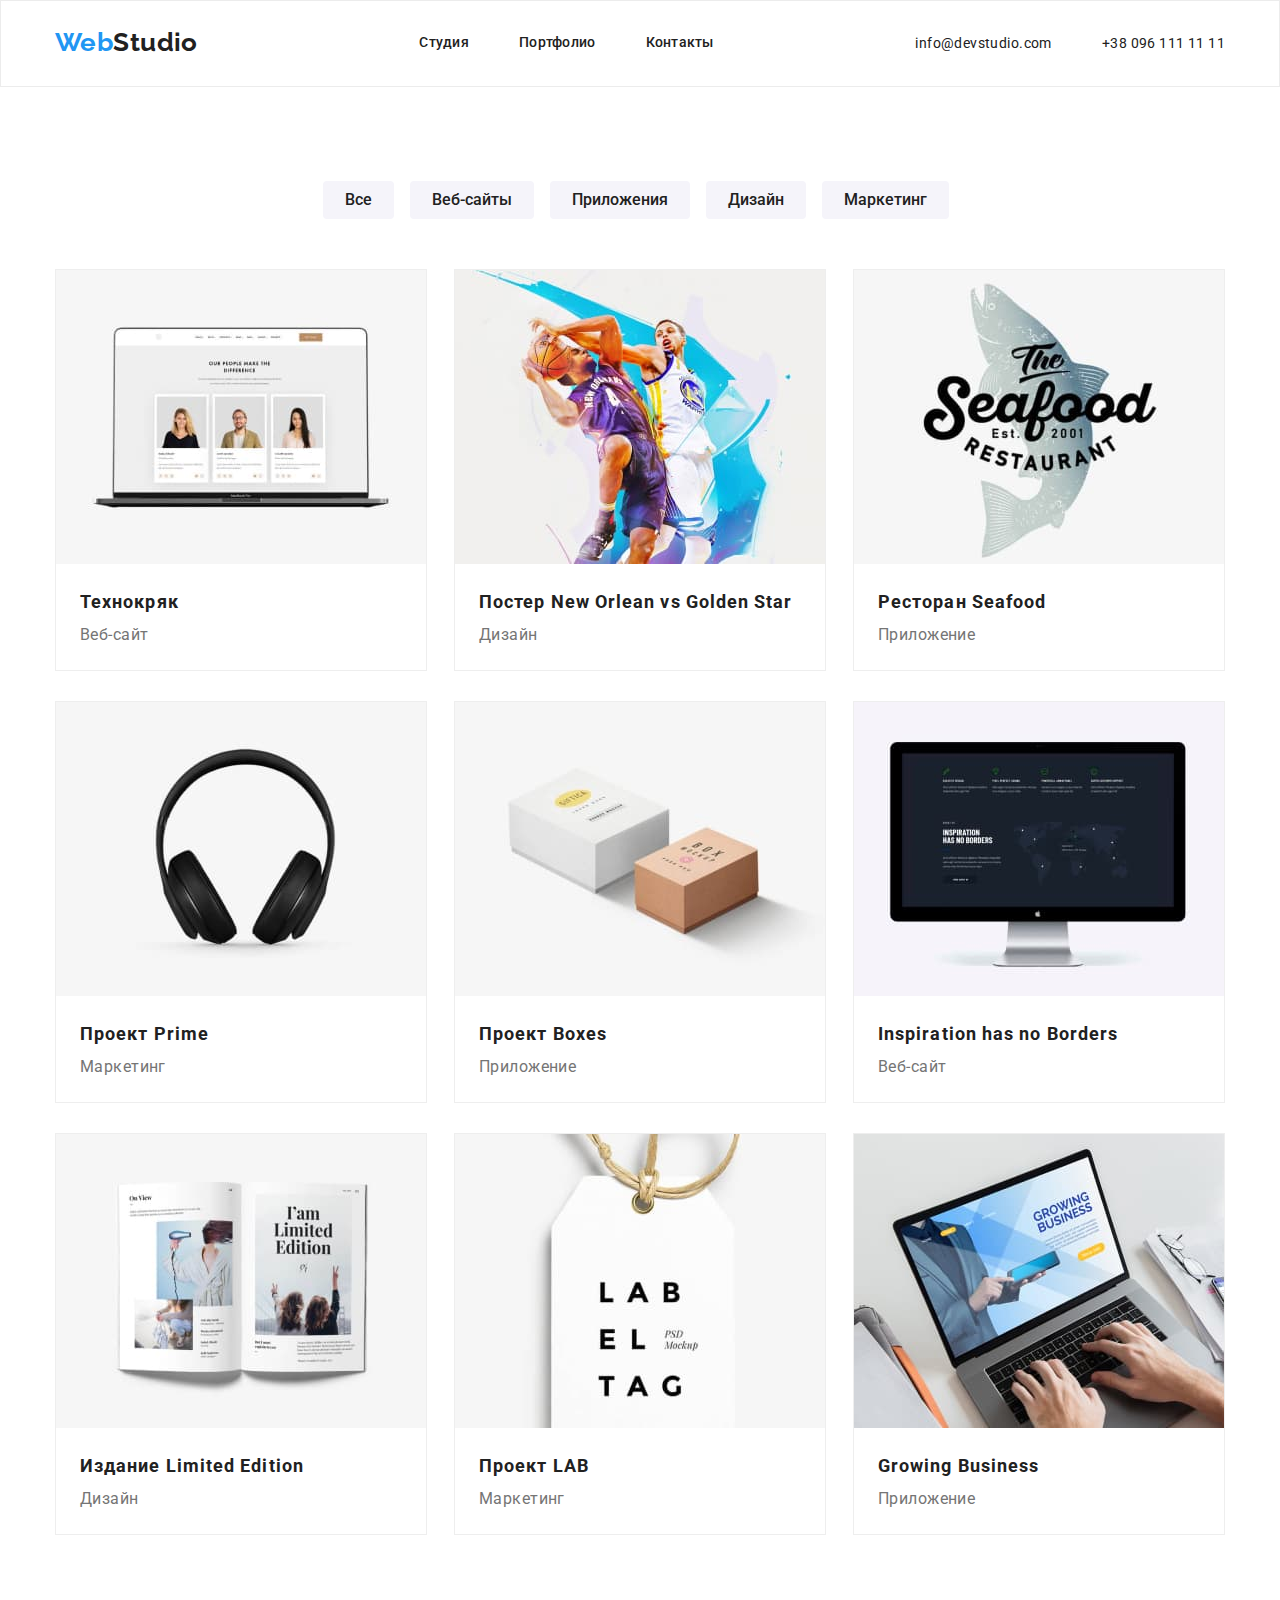
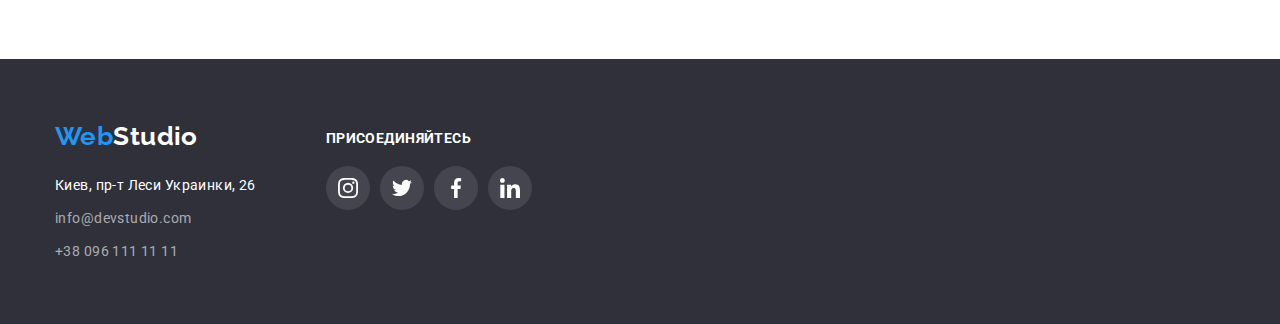
==== portfolio.html @ 0dcf9e66 "2022-01-31_1" ====
<!DOCTYPE html>
<html lang="ru">

<head>
    <meta charset="UTF-8">
    <meta http-equiv="X-UA-Compatible" content="IE=edge">
    <meta name="viewport" content="width=device-width, initial-scale=1.0">
    <link rel="stylesheet" href="https://cdnjs.cloudflare.com/ajax/libs/modern-normalize/1.0.0/modern-normalize.min.css" />
    <link rel="stylesheet" href="./css/styles.css" />
    <link href="https://fonts.googleapis.com/css2?family=Raleway:wght@700&family=Roboto:wght@400;500;700;900&display=swap"
        rel="stylesheet">
    <title>Document</title>
</head>

<body>
    <header class="page-header header-border">
        <div class="container">
            <nav class="flex cont-3">
                <a href="./index.html" class="logo"><span>Web</span><span class="logo-2">Studio</span></a>
                <ul class="site-nav-list">
                    <li><a href="./index.html" class="link">Студия</a></li>
                    <li><a href="./portfolio.html" class="link">Портфолио</a></li>
                    <li><a href="./contacts.html" class="link">Контакты</a></li>
                </ul>
                <ul class="site-contacts flex">
                    <li class="cont"><a href="mailto:info@devstudio.com" class="a-info link">info@devstudio.com</a></li>
                    <li class="cont"><a href="tel:+380961111111" class="a-info link">+38 096 111 11 11</a></li>
                </ul>
            </nav>
        </div>
    </header>

    <main>
        <!-- примеры работ -->
        <section class="section portfolio">
            <div class="container">
                <ul class="portfolio-list flex">
                    <li><button class="nav-button" type="button">Все</button></li>
                    <li><button class="nav-button" type="button">Веб-сайты</button></li>
                    <li><button class="nav-button" type="button">Приложения</button></li>
                    <li><button class="nav-button" type="button">Дизайн</button></li>
                    <li><button class="nav-button" type="button">Маркетинг</button></li>
                </ul>
                <ul class="example-list flex">
                    <li class="example">
                        <a href=""><img src="./images/example_1.jpg" alt="Технокряк" width="370">
                            <div>
                                <p class="title">Технокряк</p>
                                <p class="description">Веб-сайт</p>
                            </div>
                            
                        </a>
                    </li>
                    <li class="example">
                        <a href=""><img src="./images/example_2.jpg" alt="Постер New Orlean vs Golden Star" width="370">
                            <div>
                                <p class="title">Постер New Orlean vs Golden Star</p>
                                <p class="description">Дизайн</p>
                            </div>
                        </a>
                    </li>
                    <li class="example">
                        <a href=""><img src="./images/example_3.jpg" alt="Ресторан Seafood" width="370">
                            <div>
                                <p class="title">Ресторан Seafood</p>
                                <p class="description">Приложение</p>
                            </div>
                        </a>
                    </li>
                    <li class="example">
                        <a href=""><img src="./images/example_4.jpg" alt="Проект Prime" width="370">
                            <div>
                                <p class="title">Проект Prime</p>
                                <p class="description">Маркетинг</p>
                            </div>
                        </a>
                    </li>
                    <li class="example">
                        <a href=""><img src="./images/example_5.jpg" alt="Проект Boxes" width="370">
                            <div>
                                <p class="title">Проект Boxes</p>
                                <p class="description">Приложение</p>
                            </div>
                        </a>
                    </li>
                    <li class="example">
                        <a href=""><img src="./images/example_6.jpg" alt="Inspiration has no Borders" width="370">
                            <div>
                                <p class="title">Inspiration has no Borders</p>
                                <p class="description">Веб-сайт</p>
                            </div>
                        </a>
                    </li>
                    <li class="example">
                        <a href=""><img src="./images/example_7.jpg" alt="Издание Limited Edition" width="370">
                            <div>
                                <p class="title">Издание Limited Edition</p>
                                <p class="description">Дизайн</p>
                            </div>
                        </a>
                    </li>
                    <li class="example">
                        <a href=""><img src="./images/example_8.jpg" alt="Проект LAB" width="370">
                            <div>
                                <p class="title">Проект LAB</p>
                                <p class="description">Маркетинг</p>
                            </div>
                        </a>
                    </li>
                    <li class="example">
                        <a href=""><img src="./images/example_9.jpg" alt="Growing Business" width="370">
                            <div>
                                <p class="title">Growing Business</p>
                                <p class="description">Приложение</p>
                            </div>
                        </a>
                    </li>
                </ul>
            </div>
        </section>
    </main>
    <footer class="footer">
        <div class="container flex">
            <div class="footer-section1">
                <div class="main-logo">
                    <a href="./index.html" class="logo"><span>Web</span><span class="logo-2 col-white">Studio</span></a>
                </div>
                <address>
                    <ul>
                        <li><a href="" class="col-white link">Киев, пр-т Леси Украинки, 26</a></li>
                        <li><a href="mailto:info@devstudio.com" class="a-info link">info@devstudio.com</a></li>
                        <li><a href="tel:+380961111111" class="a-info link">+38 096 111 11 11</a></li>
                    </ul>
                </address>
            </div>
            <div class="footer-section2">
                <h2 class="col-white">Присоединяйтесь</h2>
                <ul class="member-list">
                    <li class="member-link">
                        <a href="">
                            <svg class="icon-svg" width='20' height='20'>
                                <use href="./images/sprite.svg#icon-instagram"></use>
                            </svg>
                        </a>
                    </li>
                    <li class="member-link">
                        <a href="">
                            <svg class="icon-svg" width='20' height='20'>
                                <use href="./images/sprite.svg#icon-twitter"></use>
                            </svg>
                        </a>
                    </li>
                    <li class="member-link">
                        <a href="">
                            <svg class="icon-svg" width='20' height='20'>
                                <use href="./images/sprite.svg#icon-facebook"></use>
                            </svg>
                        </a>
                    </li>
                    <li class="member-link">
                        <a href="">
                            <svg class="icon-svg" width='20' height='20'>
                                <use href="./images/sprite.svg#icon-linkedin"></use>
                            </svg>
                        </a>
                    </li>
                </ul>
            </div>
        </div>
    </footer>
</body>

</html>
---- css/styles.css ----
:root {
  --primary-text-color: #212121;
  --secondary-text-color: #757575;
  --accent-text-color: #2196f3;
  --primary-bg-color: #e5e5e5;
}

body {
  font-family: "Roboto", "Raleway", sans-serif;
  font-size: 14px;
  line-height: 1.2;
  color: var(--primary-text-color);
  background-color: #fff;
  letter-spacing: 0.03em;
}

p,
h1,
h2,
h3,
h4,
h5,
h6 {
  margin: 0;
}

ul {
  margin: 0;
  padding: 0;
}

button {
  cursor: pointer;
}

img {
  display: block;
}

.list {
  list-style: none;
}

.link {
  text-decoration: none;
}

a {
  text-decoration: none;
  color: var(--secondary-text-color);
}

a:hover,
a:focus {
  color: var(--accent-text-color);
}

h1 {
  font-size: 44px;
  line-height: 1.36;
  font-weight: 900;
  color: white;
  text-align: center;
  text-transform: uppercase;
}

h2 {
  font-weight: 700;
  font-size: 36px;
  line-height: 1.17;
  text-align: center;
}

li {
  list-style-type: none;
}

nav a {
  color: var(--primary-text-color);
}

.container {
  width: 1200px;
  padding-left: 15px;
  padding-right: 15px;
  margin: 0 auto;
  /* outline: 1px solid red; */
}

.flex {
  display: flex;
}

.flex-column {
  display: flex;
  flex-direction: column;
  align-items: center;
}

/* header */
.cont-3 {
  justify-content: space-between;
  align-items: center;
}

.page-header {
  padding-top: 24px;
  padding-bottom: 25px;
}
/* logo */
.logo {
  font-family: "Raleway", "Roboto", sans-serif;
  font-weight: 700;
  font-size: 26px;
  line-height: 1.38;
  color: var(--accent-text-color);
}

.logo-2 {
  color: var(--primary-text-color);
}

.site-nav-list {
  display: flex;
  font-weight: 500;
  font-size: 14px;
  line-height: 1.14;
  letter-spacing: 0.02em;
  margin-left: 120px;
}

.site-nav-list > li {
  margin-right: 50px;
}

.cont {
  margin-left: 50px;
}

header .icon-svg {
  margin-right: 10px;
  fill: var(--secondary-text-color);
}

header .icon-svg:hover,
header .icon-svg:focus {
  fill: var(--accent-text-color);
}

/* .cont::before {
  display: inline-block;
  content: "";
  width: 16px;
  height: 16px;
  background-position: bottom;
  background-repeat: no-repeat;
  background-size: contain;
  margin-right: 10px;
} */

/* .icon-mail::before {
  background-image: url(../images/icon-mail.svg);
}

.icon-tel::before {
  background-image: url(../images/icon-tel.svg);
} */

/* hero */
.hero-section {
  padding: 200px 0px;
}

.overlya {
  background: rgba(47, 48, 58, 0.1);
  background-image: linear-gradient(
      to right,
      rgba(196, 196, 196, 0.1),
      rgba(196, 196, 196, 0.1)
    ),
    url(../images/background-hero.jpg);

  max-width: 1600px;
  height: 600px;
  margin-left: auto;
  margin-right: auto;
  background-size: cover;
  background-repeat: no-repeat;
  background-position: center;
}

.hero-title {
  max-width: 700px;
  margin-bottom: 30px;
  padding: 0px 30px;
}

.hero-button {
  width: 200px;
  height: 50px;
  background: var(--accent-text-color);
  box-shadow: 0px 4px 4px rgba(0, 0, 0, 0.15);
  border-radius: 4px;
  border: 0px;
  cursor: pointer;
  font-weight: 700;
  font-size: 16px;
  line-height: 1.88;
}

.hero-button:focus,
.hero-button:hover {
  background: var(--primary-bg-color);
  color: var(--primary-text-color);
}

/* section 1 */

.feature {
  padding-top: 94px;
}
.feature-list {
  justify-content: space-between;
}

.feature-icons {
  width: 270px;
  height: 120px;
  background: #f5f4fa;
  border-radius: 4px;
  text-align: center;
  padding-top: 25px;
}

.feature-content {
  width: 270px;
}

.feature-title {
  font-weight: 700;
  font-size: 14px;
  line-height: 1.14;
  text-transform: uppercase;
  margin-bottom: 10px;
  padding-top: 30px;
}

.content {
  line-height: 1.71;
  color: var(--secondary-text-color);
}

/* Чем мы занимаемся */
.work {
  padding-top: 94px;
  padding-bottom: 94px;
}

.section-title {
  padding-top: 0px;
  margin-bottom: 50px;
}

.work-list {
  justify-content: space-between;
}
.work-examples img {
  width: 100%;
  height: auto;
}

/* Наша команда */
.our-team {
  background-color: var(--primary-bg-color);
  padding-bottom: 94px;
  padding-top: 94px;
}

.our-team img {
  width: 100%;
}

.member-list {
  justify-content: space-between;
}
.member {
  background-color: #ffffff;
  box-shadow: 0px 1px 3px rgba(0, 0, 0, 0.12), 0px 1px 1px rgba(0, 0, 0, 0.14),
    0px 2px 1px rgba(0, 0, 0, 0.2);
  border-radius: 0px 0px 4px 4px;
}

.member-name {
  margin-top: 30px;
  font-weight: 500;
  font-size: 16px;
  line-height: 1.19;
  text-align: center;
}

.specialization {
  margin-top: 10px;
  font-size: 16px;
  line-height: 1.19;
  text-align: center;
  color: var(--secondary-text-color);
}

.member-list {
  display: flex;
  flex-direction: row;
  justify-content: space-between;
  margin-top: 30px;
  padding-left: 32px;
  padding-right: 32px;
}

.member-link {
  width: 44px;
  height: 44px;
  text-align: center;
  padding-top: 12px;
  margin-bottom: 30px;
  fill: #afb1b8;
  border-radius: 50%;
}

.member-link:hover,
.member-link:focus {
  background-color: var(--accent-text-color);
  fill: #fff;
  cursor: pointer;
}

.icon-twitter {
  background: url(../images/icon-twitter.svg) no-repeat 50% 50%;
}

.icon-facebook {
  background: url(../images/icon-facebook.svg) no-repeat 50% 50%;
}

.icon-linkedin {
  background: url(../images/icon-linkedin.svg) no-repeat 50% 50%;
}

/* постоянные клиенты */
.clients-title {
  padding-top: 94px;
}

.clients-list {
  display: flex;
  flex-direction: row;
  justify-content: space-between;
  padding-top: 50px;
  margin-bottom: 94px;
}

.client-link {
  border: 1px solid #afb1b8;
  box-sizing: border-box;
  border-radius: 4px;
}

.client-link:hover,
.client-link:focus {
  border: 1px solid var(--accent-text-color);
}

.client-link svg {
  width: 170px;
  height: 90px;
  padding-top: 16px;
  padding-bottom: 16px;
  fill: #afb1b8;
}

.client-svg:hover,
.client-svg:focus {
  fill: var(--accent-text-color);
}

.icon-client-1 {
  background: url(../images/client-1.svg) no-repeat 50% 50%;
}
.icon-client-2 {
  background: url(../images/client-2.svg) no-repeat 50% 50%;
}
.icon-client-3 {
  background: url(../images/client-3.svg) no-repeat 50% 50%;
}
.icon-client-4 {
  background: url(../images/client-4.svg) no-repeat 50% 50%;
}
.icon-client-5 {
  background: url(../images/client-5.svg) no-repeat 50% 50%;
}
.icon-client-6 {
  background: url(../images/client-6.svg) no-repeat 50% 50%;
}

/* футер */
footer {
  background-color: #2f303a;
  padding-top: 60px;
  padding-bottom: 60px;
}

.main-logo {
  margin-bottom: 20px;
}

footer .a-info {
  color: rgba(255, 255, 255, 0.6);
  font-style: normal;
}

.col-white {
  color: white;
}

address {
  padding: 0;
  margin: 0;
}

address li {
  margin-bottom: 9px;
}

address li:last-child {
  margin-bottom: 0px;
}

address a {
  text-decoration: none;
  line-height: 1.71;
  font-style: normal;
  color: var(--secondary-text-color);
}

address a:hover,
address a:focus {
  color: var(--accent-text-color);
}

.header-border {
  border: 1px solid #ececec;
}

footer .member-list {
  margin-top: 20px;
  padding: 0;
}
footer .member-link {
  background: rgba(255, 255, 255, 0.1);
  margin-right: 10px;
}

footer .member-link,
footer .member-link:hover,
footer .member-link:focus {
  fill: white;
}

.footer-section2 {
  margin-top: 12px;
  margin-left: 70px;
}
.footer-section2 h2 {
  font-size: 14px;
  line-height: 1.14;
  letter-spacing: 0.03em;
  text-transform: uppercase;
  text-align: left;
}

/* кнопки фильтра */

.portfolio {
  padding-top: 94px;
  padding-bottom: 30px;
}

.portfolio-list {
  margin-bottom: 50px;
  justify-content: center;
}

.portfolio-list li {
  margin-right: 8px;
}

.portfolio-list li:last-child {
  margin-right: 0;
}

.nav-button {
  margin-right: 8px;
  background: #f5f4fa;
  font-weight: 500;
  font-size: 16px;
  line-height: 1.62;
  text-align: center;
  color: var(--primary-text-color);
  cursor: pointer;
  border-radius: 4px;
  border: 0;
  padding: 6px 22px;
}

.nav-button:focus,
.nav-button:hover {
  background-color: var(--accent-text-color);
  color: white;
}

/* примеры */

.example-list {
  flex-wrap: wrap;
  justify-content: space-between;
  padding-bottom: 94px;
}
.example {
  background: #ffffff;
  border: 1px solid rgba(238, 238, 238, 1);
  box-sizing: border-box;
  margin-bottom: 30px;
}

.example:nth-child(n + 7) {
  margin-bottom: 0px;
}

.example div {
  padding: 20px 24px;
}

.example a {
  display: block;
}

.example a:hover,
.example a:focus {
  box-shadow: 0px 1px 1px rgba(0, 0, 0, 0.12), 0px 4px 4px rgba(0, 0, 0, 0.06),
    1px 4px 6px rgba(0, 0, 0, 0.16);
  color: var(--secondary-text-color);
}

.title {
  color: var(--primary-text-color);
  font-weight: 700;
  font-size: 18px;
  line-height: 2;
  letter-spacing: 0.06em;
}

.description {
  font-size: 16px;
  line-height: 1.87;
}
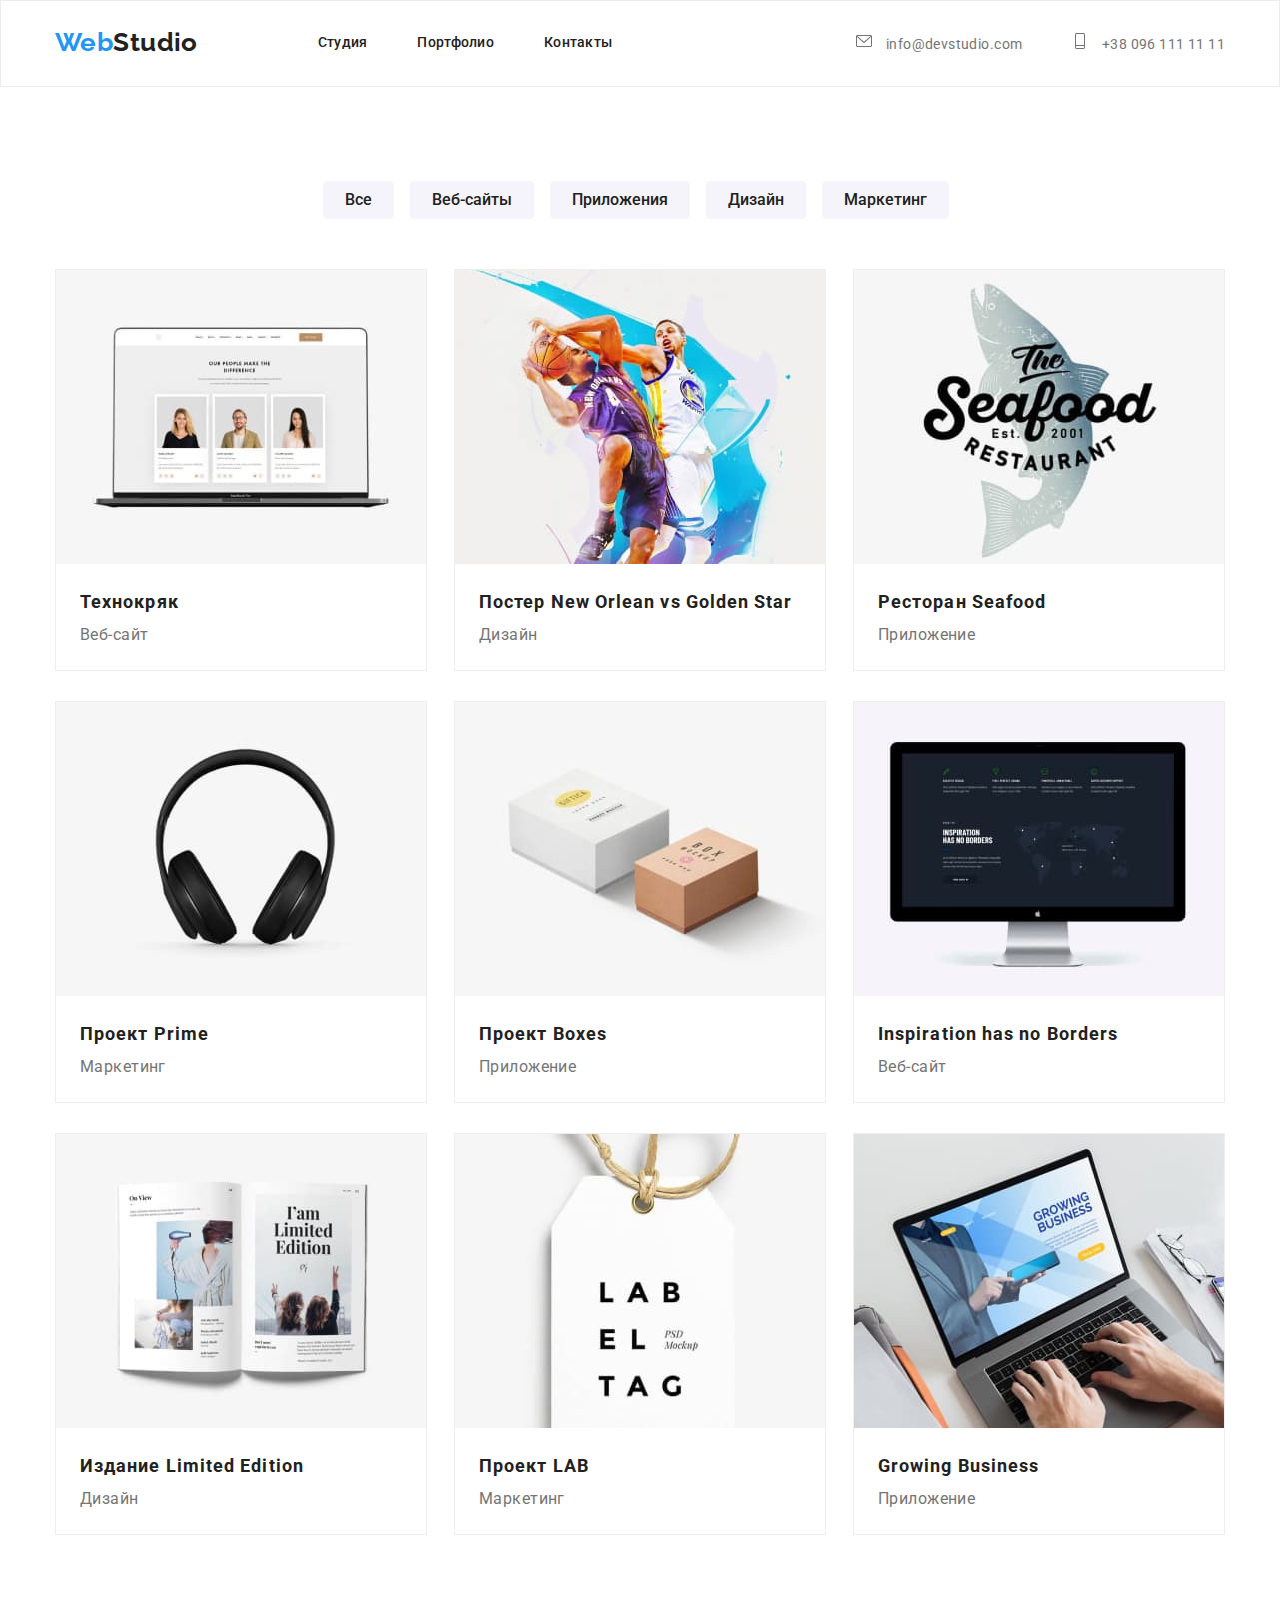
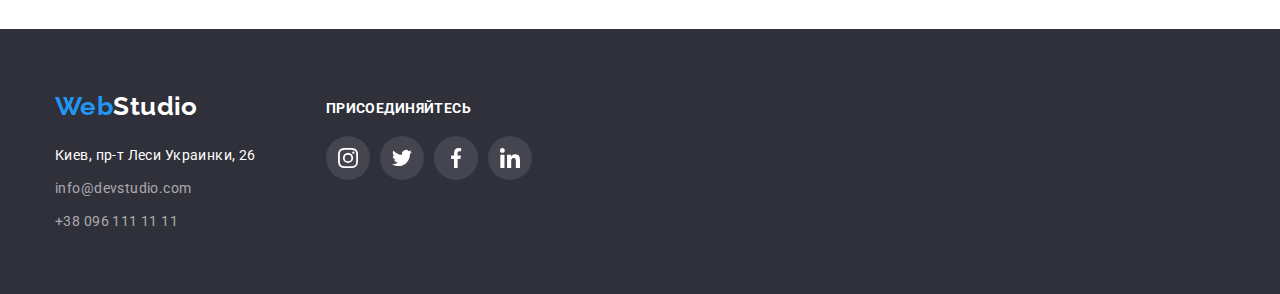
==== commit c1ceb27f: "copy header to portfolio" ====
--- a/portfolio.html
+++ b/portfolio.html
@@ -14,7 +14,7 @@
 
 <body>
     <header class="page-header header-border">
-        <div class="container">
+        <div class="container flex cont-3">
             <nav class="flex cont-3">
                 <a href="./index.html" class="logo"><span>Web</span><span class="logo-2">Studio</span></a>
                 <ul class="site-nav-list">
@@ -22,11 +22,25 @@
                     <li><a href="./portfolio.html" class="link">Портфолио</a></li>
                     <li><a href="./contacts.html" class="link">Контакты</a></li>
                 </ul>
-                <ul class="site-contacts flex">
-                    <li class="cont"><a href="mailto:info@devstudio.com" class="a-info link">info@devstudio.com</a></li>
-                    <li class="cont"><a href="tel:+380961111111" class="a-info link">+38 096 111 11 11</a></li>
-                </ul>
             </nav>
+            <ul class="site-contacts flex">
+                <li class="cont icon-mail">
+                    <a href="mailto:info@devstudio.com" class="a-info link">
+                        <svg class="icon-svg" width='16' height='16'>
+                            <use href="./images/sprite.svg#icon-mail"></use>
+                        </svg>
+                        info@devstudio.com
+                    </a>
+                </li>
+                <li class="cont icon-tel">
+                    <a href="tel:+380961111111" class="a-info link">
+                        <svg class="icon-svg" width='16' height='16'>
+                            <use href="./images/sprite.svg#icon-mobile"></use>
+                        </svg>
+                        +38 096 111 11 11
+                    </a>
+                </li>
+            </ul>
         </div>
     </header>
 
--- a/css/styles.css
+++ b/css/styles.css
@@ -480,7 +480,7 @@
 
 .portfolio {
   padding-top: 94px;
-  padding-bottom: 30px;
+  padding-bottom: 94px;
 }
 
 .portfolio-list {
@@ -521,7 +521,6 @@
 .example-list {
   flex-wrap: wrap;
   justify-content: space-between;
-  padding-bottom: 94px;
 }
 .example {
   background: #ffffff;
